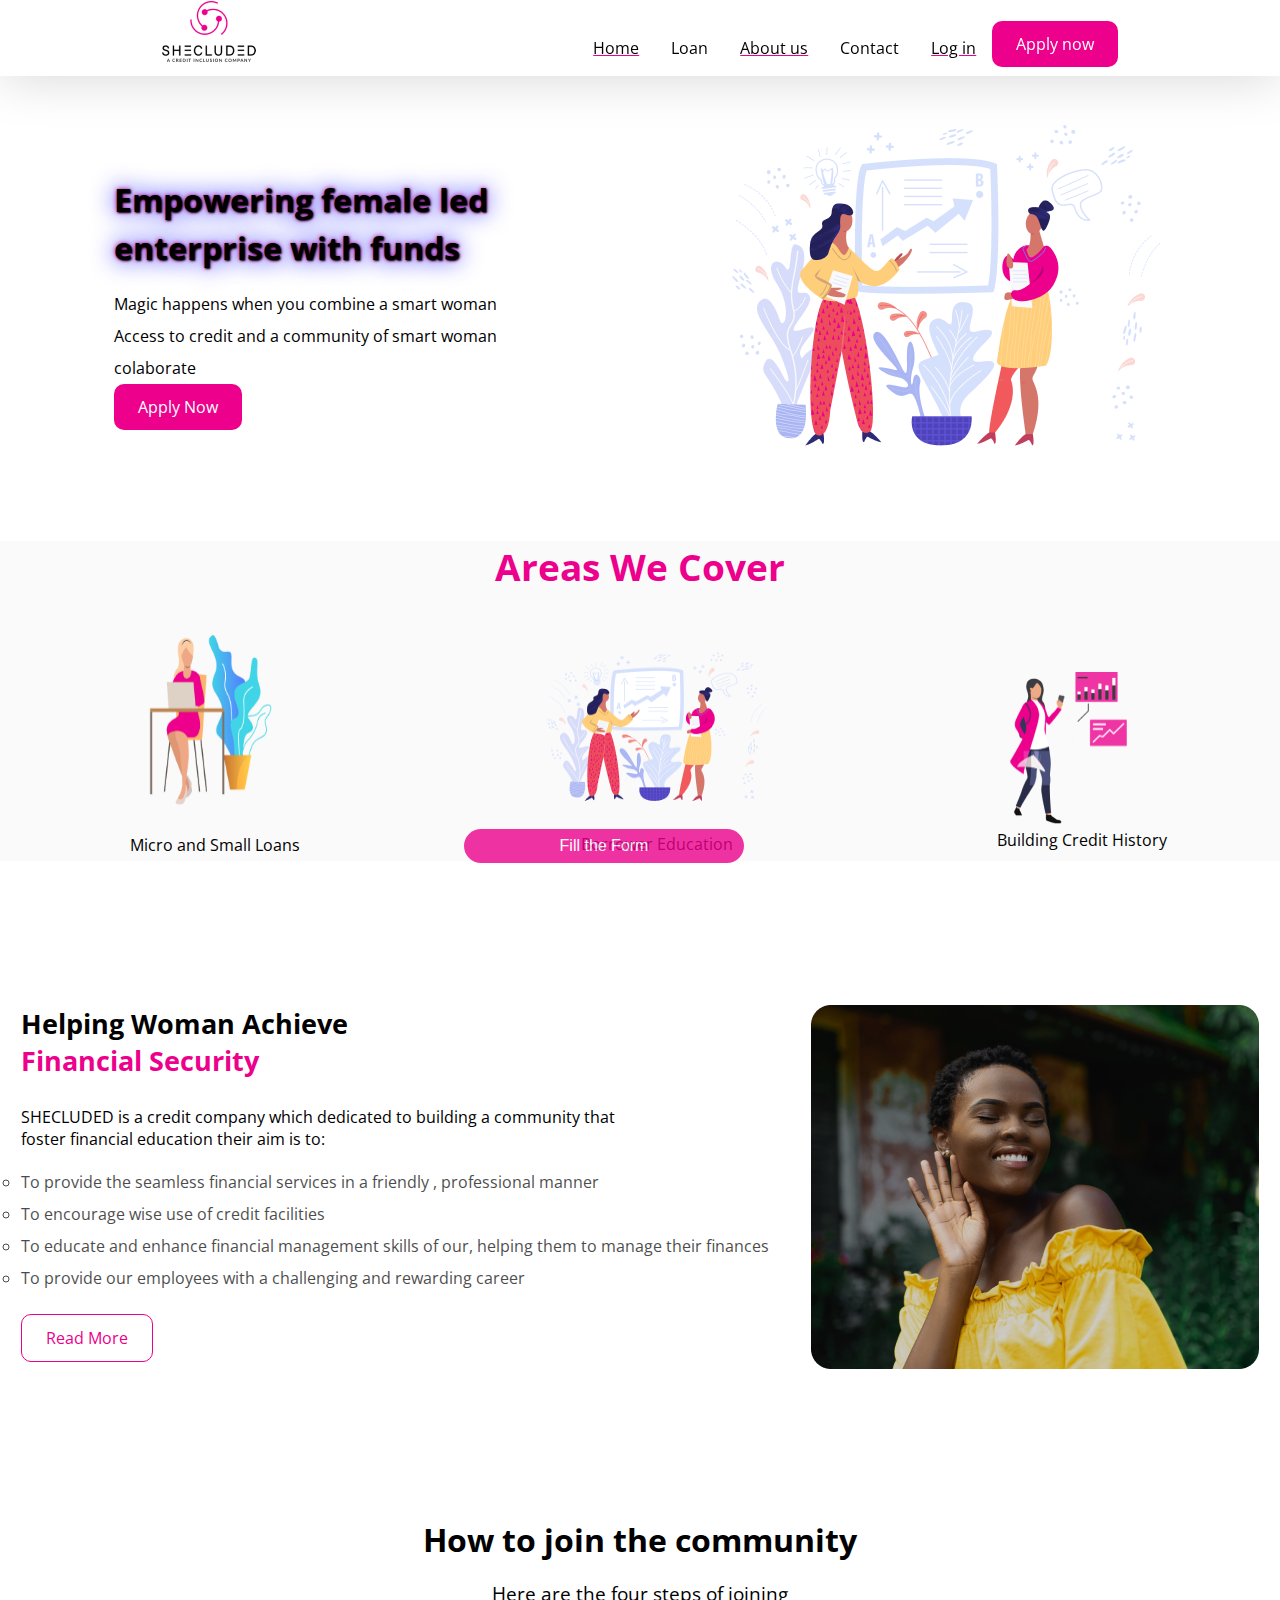
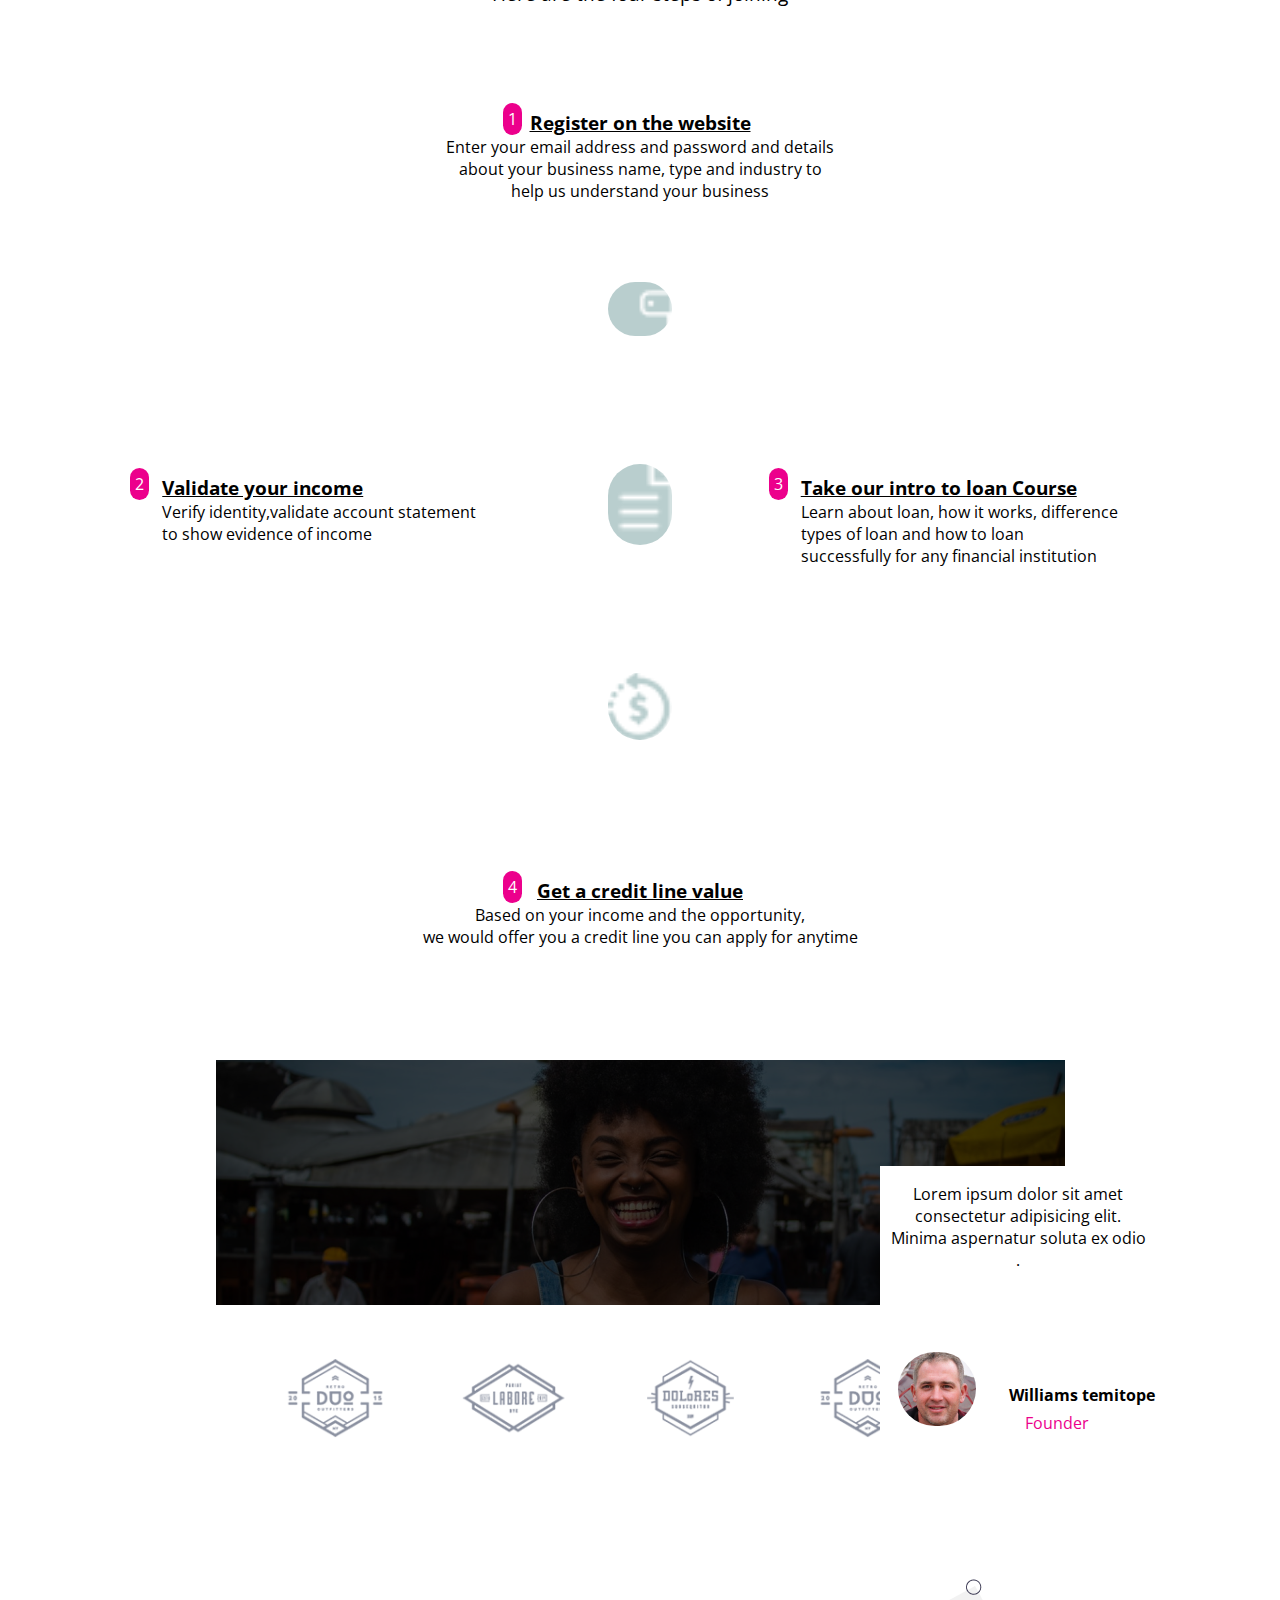
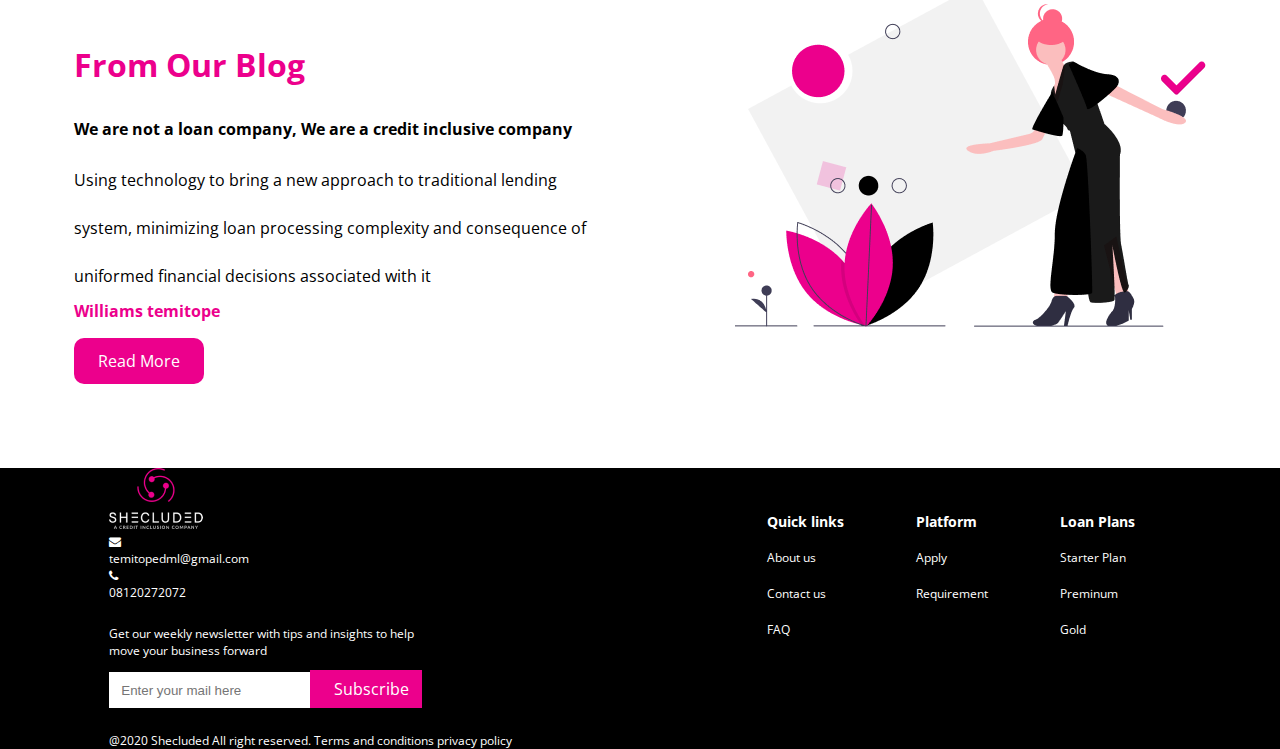
==== index.html @ 330d42a8 "first commit" ====
<!DOCTYPE html>
<html>
  <head>
    <meta charset="utf 8" />
    <meta charset="viewport content=width-device-width initial-scale=1.0" />
    <meta name="description" content="Social media" />
    <link
      href="https://cdnjs.cloudflare.com/ajax/libs/font-awesome/4.7.0/css/font-awesome.css"
      rel="stylesheet"
    />
    <link href="css/style.css" rel="stylesheet" type="text/css" />
    <link href="css/queries.css" rel="stylesheet" type="text/css" />
    <link
      href="https://fonts.googleapis.com/css2?family=Open+Sans:wght@300;400;700&display=swap"
      rel="stylesheet"
    />
    <script src="js/script.js" defer></script>
    <title>Shecluded</title>
  </head>
  <body>
    <div class="header">
      <div class="header-logo">
        <a href="./index.html">
          <img src="image/3 (5).png" class="logo" />
        </a>
      </div>
      <div class="header__icon">
        <img src="image/menu.svg" class="menu" />
      </div>
      <div class="header__left">
        <img src="image/close-black.svg" class="close" />
      </div>
      <div class="header__list">
        <p class="header-text"><a href="#about">Home</a></p>
        <p class="header-text">Loan</p>
        <p class="header-text"><a href="#helping">About us</a></p>
        <p class="header-text">Contact</p>
        <p class="header-text"><a href="./form.html">Log in</a></p>
        <div class="header-button">
          <button class="btn">Apply now</a></button>
        </div>
      </div>
    </div>
    <div class="about" id="about">
      <div class="about-text">
        <h3 class="about-header">
          Empowering female led<br />enterprise with funds
        </h3>
        <p class="about-paragraph">
          Magic happens when you combine a smart woman<br />Access to credit and
          a community of smart woman <br />
          colaborate
        </p>
        <div class="header-button">
          <button class="btn">Apply Now</button>
        </div>
      </div>
      <div class="about-image">
        <img src="image/woman-teach-woman.f0d07f85.png" class="about__woman" />
      </div>
    </div>
    <div class="areas">
      <div class="areas-text">
        <h3 class="areas-head">Areas We Cover</h3>
      </div>
      <div class="areas-images">
        <div class="areas-image">
          <img src="image/laptop-lady.22277dca.png" class="micro-image" />
          <p class="areas-para">Micro and Small Loans</p>
        </div>
        <div class="areas-image">
          <img src="image/dddd.png" class="borrower-image" />
          <p class="areas-para">Borrower Education</p>
        </div>
        <div class="areas-image">
          <img src="image/lady-with-phone.png" class="building-image" />
          <p class="areas-para">Building Credit History</p>
        </div>
      </div>
    </div>
    <div class="helping" id="helping">
      <div class="helping-text">
        <h3 class="helping-head">
          Helping Woman Achieve<br />
          <span class="security">Financial Security</span>
        </h3>
        <p class="helping-message">
          SHECLUDED is a credit company which dedicated to building a community
          that<br />
          foster financial education their aim is to:
        </p>
        <ul class="helping-list">
          <li>
            To provide the seamless financial services in a friendly ,
            professional manner
          </li>
          <li>To encourage wise use of credit facilities</li>
          <li>
            To educate and enhance financial management skills of our, helping
            them to manage their finances
          </li>
          <li>
            To provide our employees with a challenging and rewarding career
          </li>
        </ul>
        <div class="helping-button">
          <button class="helping-btn">Read More</button>
        </div>
      </div>
      <div class="helping-image">
        <img src="image/video image.png" class="video-image" />
      </div>
    </div>
    <div class="join">
      <div class="join-head">
        <h3 class="join-text">How to join the community</h3>
        <p class="join-message">Here are the four steps of joining</p>
      </div>
      <div class="join-boxe">
        <div class="join-box">
          <span class="numbes">1</span>
          <h3 class="register">Register on the website</h3>
          <p class="messages">
            Enter your email address and password and details<br />
            about your business name, type and industry to<br />
            help us understand your business
          </p>
          <span class="circle"></span>
        </div>
        <div class="join-image">
          <img src="image/estimate.png" class="estimate" />
          <img src="image/apply.png" class="estimate" />
          <img src="image/refund.png" class="estimate" />
        </div>
        <div class="join-flex-box">
          <div class="join-boxes">
            <span class="number">2</span>
            <h3 class="register">Validate your income</h3>
            <p class="messages">
              Verify identity,validate account statement<br />
              to show evidence of income
            </p>
          </div>
          <div class="join-boxes">
            <span class="number">3</span>
            <h3 class="register">Take our intro to loan Course</h3>
            <p class="messages">
              Learn about loan, how it works, difference <br />types of loan and
              how to loan <br />
              successfully for any financial institution
            </p>
          </div>
        </div>
        <div class="join-box">
          <span class="numbes">4</span>
          <h3 class="register">Get a credit line value</h3>
          <p class="messages">
            Based on your income and the opportunity,<br />
            we would offer you a credit line you can apply for anytime
          </p>
        </div>
      </div>
    </div>
    <div class="featured">
      <div class="featured-image">
        <img src="image/Rectangle 2.png" class="rectangle" />
      </div>
      <div class="featured-image-text">
        <img src="image/Group 11.png" class="group" />
        <div class="featured-text">
          <p class="featured-message">
            Lorem ipsum dolor sit amet <br />consectetur adipisicing elit.<br />
            Minima aspernatur soluta ex odio<br />.
          </p>
          <img src="image/team 8.png" class="team" />
          <p class="name">Williams temitope</p>
          <br />
          <p class="founder">Founder</p>
        </div>
      </div>
    </div>
    <div class="blog">
      <div class="blog-text">
        <h3 class="text">From Our Blog</h3>
        <h4 class="message">
          We are not a loan company, We are a credit inclusive company
        </h4>
        <p class="text-message">
          Using technology to bring a new approach to traditional lending <br />
          system, minimizing loan processing complexity and consequence of<br />
          uniformed financial decisions associated with it
        </p>
        <p class="names">Williams temitope</p>
        <div class="blog-button">
          <button class="butt">Read More</button>
        </div>
      </div>
      <div class="blog-image">
        <img src="image/undraw_coolness_dtmq.png" class="coolness" />
      </div>
    </div>
    <button class="open-button" onclick="openForm()">Fill the Form</button>

    <div class="form-popup" id="myForm">
      <form class="form-container">
        <h1>Login</h1>

        <label for="email"><b>Email</b></label>
        <input type="text" placeholder="Enter Email" name="email" required />

        <label for="psw"><b>Password</b></label>
        <input
          type="password"
          placeholder="Enter Password"
          name="psw"
          required
          id="myInput"
        /><br /><br />
        <input type="checkbox" onclick="myFunction()" />Show Password

        <button type="submit" class="btn">Login</button>
        <button type="button" class="btn cancel" onclick="closeForm()">
          Close
        </button>
      </form>
    </div>
    <footer>
      <div class="footer">
        <div class="footer__message">
          <img src="image/image.png" class="footer__images" />
          <div class="footerr">
            <i class="fa fa-envelope"></i>
            <p class="footer__tet">temitopedml@gmail.com</p>
            <i class="fa fa-phone"></i>
            <p class="footer__tet">08120272072</p>
          </div>
          <div class="footer-input">
            <p class="input-text">
              Get our weekly newsletter with tips and insights to help<br />
              move your business forward
            </p>
            <input type="email" placeholder="Enter your mail here" /><button
              class="bttn"
            >
              Subscribe
            </button>
          </div>
          <p class="footer---message">
            @2020 Shecluded All right reserved. Terms and conditions privacy
            policy
          </p>
        </div>
        <div class="footer__list">
          <div class="footer__test">
            <h3 class="footer__text">Quick links</h3>
            <p class="footer__text">About us</p>
            <p class="footer__text">Contact us</p>
            <p class="footer__text">FAQ</p>
          </div>
          <div class="footer__test">
            <h3 class="footer__text">Platform</h3>
            <p class="footer__text">Apply</p>
            <p class="footer__text">Requirement</p>
          </div>
          <div class="footer__test">
            <h3 class="footer__text">Loan Plans</h3>
            <p class="footer__text">Starter Plan</p>
            <p class="footer__text">Preminum</p>
            <p class="footer__text">Gold</p>
          </div>
        </div>
      </div>
    </footer>
  </body>
</html>
---- css/style.css ----
* {
  margin: 0;
  padding: 0;
  box-sizing: border-box;
}
body{
  font-family: "Open Sans";
}
html{
  scroll-behavior: smooth;
}
a{
  text-decoration-color: #ec008c;
  color: #000;
}
.header {
  display: flex;
  justify-content: space-around;
  border: 1px solid #fff;
  box-shadow: 0px 4px 50px rgba(0, 0, 0, 0.15);
  position: fixed;
  top: 0%;
  left: 0%;
  right: 0%;
  z-index: 5;
  transition: background-color ease-in-out 0.2s;
  background-color: #fff;
  animation-name: shake;
  animation-duration: 1s;
  animation-timing-function: ease-out;
  animation-iteration-count: 2;
}
@keyframes shake {
  0% {
    transform: rotate(-10deg);
  }

  50% {
    transform: rotate(5deg);
  }
  75%{
    transform: skew(-7deg);
  }

  100% {
    transform: rotate(5deg);
  }
}
.header__icon {
  color: #177ae6;
  font-size: 30px;
  cursor: pointer;
  float: right;
  margin-top: 0px;
  display: none;
}

.header__left {
  display: none;
}
.header__list {
  display: flex;
  justify-content: space-between;
  margin-top: 20px;
  font-family: "Open Sans";
}
.header-text {
  margin: 1em;
}
.btn {
  background-color: #ec008c;
  border: none;
  padding-top: 12px;
  padding-bottom: 12px;
  padding-right: 24px;
  padding-left: 24px;
  border-radius: 10px;
  color: #fff;
  font-family: "Open Sans";
  font-size: 16px;
}
.btn:hover{
  -ms-transform: rotate(7deg); 
  -webkit-transform: rotate(7deg); 
  transform: rotate(7deg);
}
.about {
  display: flex;
  justify-content: space-around;
  margin-top: 4em;
  animation-name: moveInRight;
  animation-duration: 1s;
  animation-timing-function: ease-out;
  animation-iteration-count: 2;
}
@keyframes moveInRight {
  0% {
    opacity: 0;
    transform: translateX(10rem);
  }

  80% {
      transform: translateX(-1rem);
  }

  100% {
      opacity: 1;
      transform: translate(0);
  }
}
.about-text {
  margin-top: 7em;
}
.about-header {
  font-family: "Open Sans";
  font-size: 2em;
  line-height: 1.5em;
  text-shadow: 1px 1px 2px black, 0 0 25px blue, 0 0 5px #ec008c;
}
.about-paragraph {
  font-family: "Open Sans";
  font-size: 1em;
  margin-top: 1em;
  line-height: 2em;
}
.areas {
  margin-top: 2em;
  background-color: #fafafa;
  height: 20em;
}

.areas-images {
  display: flex;
  justify-content: space-around;
  margin-top: 2em;

  
  
}
  


.areas-text {
  text-align: center;
  font-family: "Open Sans";
  font-size: 2em;
  color: #ec008c;
}
.areas-text:hover{
  -ms-transform: skewY(-20deg);
  transform: skewY(-20deg);
}
.areas-head {
  text-transform: capitalize;
}
.micro-image {
  width: 204px;
  height: 205px;
}
.borrower-image {
  width: 226px;
  height: 204px;
}
.building-image {
  width: 130px;
  height: 152px;
  margin-top: 3em;
}
.areas-para {
  text-align: center;
  color: #000;
  font-family: "Open Sans";
  font-size: 16px;
}
.helping {
  display: flex;
  justify-content: space-around;
  margin-top: 9em;
}
.security {
  color: #ec008c;
}
.helping-head {
  font-size: 1.7em;
  margin-bottom: 1em;
  font-family: "Open Sans";

}
.helping-head:hover{
  -ms-transform: rotate(7deg); 
  -webkit-transform: rotate(7deg); 
  transform: rotate(7deg);
  cursor: pointer;
}
.helping-message {
  font-size: 1em;
  margin-bottom: 1em;
  font-family: "Open Sans";
}
.helping-list {
  list-style-type: circle;
  font-family: "Open Sans";
  font-size: 1em;
  line-height: 2em;
  opacity: 0.7;
}
.helping-btn {
  background-color: #fff;
  border: 1px solid #ec008c;
  padding-top: 12px;
  padding-bottom: 12px;
  padding-right: 24px;
  padding-left: 24px;
  border-radius: 10px;
  margin-top: 20px;
  color: #ec008c;
  font-family: "Open Sans";
  font-size: 16px;
}
.join-image {
  display: grid;
  justify-content: center;
}
.estimate {
  width: 4em;
  border-radius: 4em;
  background-color: white;
  margin-bottom: 3em;
  margin-top: 5em;
}
.join-box {
  text-align: center;
  margin-top: 18em;

}
.join-box:hover{
  cursor: pointer;
 
}

.join-flex-box {
  display: flex;
  justify-content: space-around;
  margin-top: -21em;
}
.join-text {
  font-size: 2em;
  font-family: "Open Sans";

}
.join-head {
  text-align: center;
  margin-top: 9em;
}
.join-message {
  font-size: 1.2em;
  margin-top: 1em;
  font-family: "Open Sans";
}
.join-boxe {
  margin-top: -13em;
}
.register {
  font-size: 1.2em;
  font-family: "Open Sans";
  text-decoration: underline;
}
.messages {
  font-size: 1em;
  font-family: "Open Sans";
}
.number {
  background-color: #ec008c;
  border-radius: 50px;
  font-size: 1em;
  padding: 5px;
  margin-left: -2em;
  position: relative;
  top: 1.3em;
  font-family: "Open Sans";
  color: #fff;
}
.numbes {
  background-color: #ec008c;
  border-radius: 50px;
  font-size: 1em;
  padding: 5px;
  margin-left: -16em;
  position: relative;
  top: 1.3em;
  font-family: "Open Sans";
  color: #fff;
}
.featured{
  margin-top: 7em;
}
.featured-image{
  text-align: center;
}
.team {
  width: 5em;
  border: 1px solid #fff;
  border-radius: 50px;
  margin-top: 5em;
  margin-left: 1em;
}
.featured-image-text{
  display: flex;
  justify-content: space-around;
}
.featured-text {
  border: 1px solid #fff;
  background-color: #fff;
  position: relative;
  top: -9em;
  left: -6em;
}
img.group {
  height: 5em;
  margin-left: 16em;
  margin-top: 3em;
}
.featured-message {
  text-align: center;
  padding-top: 1em;
  font-size: 1em;
  font-family: "Open Sans";
}
.name {
  margin-top: -3em;
  margin-left: 8em;
  font-family: "Open Sans";
  color: #000;
  font-weight: bold;
}
.founder {
  margin-left: 9em;
  margin-top: -1em;
  font-family: "Open Sans";
  color: #ec008c;
}
.blog{
  display: flex;
  justify-content: space-around;
}
.blog-text {
  margin-top: 4em;
}
.text {
  font-size: 2em;
  margin-bottom: 1em;
  font-family: "Open Sans";
  color: #ec008c;

}
.text:hover{
  text-decoration: underline;
  color: #000;
  transform: scaleX(180deg);
}
.message {
  margin-bottom: 1em;
}
.text-message {
  line-height: 3em;
}
.names{
  color: #ec008c;
  font-size: 1em;
  font-weight: bold;
}
.butt{
  background-color: #ec008c;
  border: none;
  padding-top: 12px;
  padding-bottom: 12px;
  padding-right: 24px;
  padding-left: 24px;
  border-radius: 10px;
  color: #fff;
  font-family: "Open Sans";
  font-size: 16px;
  margin-top: 1em;
}
.footer{
  background-color: #000;
  margin-top: 7em;
  color: #fff;
  animation-name: moveInBottom;
  animation-duration: 1s;
  animation-timing-function: ease-out;
  display: flex;
  justify-content: space-around;
  font-size: 12px;
}
@keyframes moveInBottom {
  0% {
      opacity: 0;
      transform: translateY(3rem);
  }

  100% {
      opacity: 1;
      transform: translate(0);
  }
}
.footer__list{
  display: flex;
}
.footer__test{
  margin: 3em;
  line-height: 3em;
}
.footer-input {
  margin-top: 2em;
}
.footer---message {
  margin-top: 2em;
  font-size: 12px;
}
input[type="email"] {
  padding: 0.8em 0.9em;
  border: none;
  margin-top: 1em;
}
.bttn{
  background-color: #ec008c;
  border: none;
  padding: 0.5em 0.8em;
  padding-left: 24px;
  color: #fff;
  font-family: "Open Sans";
  font-size: 16px;
}
/*form*/

.w3ls-pos {
  background-size: cover;
  text-align: center;
  position: relative;
  background-color: #fff;
  height: 25em;
  margin-top: 5em;
}


.w3ls-login {
  display: -webkit-flex;
  display: -webkit-box;
  display: -moz-flex;
  display: -moz-box;
  display: -ms-flexbox;
  display: flex;
  flex-direction: column;
  justify-content: center;
  align-items: center;
  -webkit-box-pack: center;
  -moz-box-pack: center;
  -ms-flex-pack: center;
  -webkit-justify-content: center;
  justify-content: center;
  margin-top: 5em;
}


.w3ls-login form {
  max-width: 500px;
  margin: 0 5vw;
  padding: 3.5vw;
  border-width: 5px 0;
  box-sizing: border-box;
  display: flex;
  display: -webkit-flex;
  flex-wrap: wrap;
}

.agile-field-txt {
  flex-basis: 100%;
  -webkit-flex-basis: 100%;
  margin-bottom: 1.5em;
}

.w3ls-login input[type="email"],
.w3ls-login input[type="password"] {
  outline: none;
  font-size: 17px;
  letter-spacing: 0.5px;
  box-sizing: border-box;
  border: none;;
  height: 4em;
  background-color: transparent;
  padding-left: 1em;
  width: 100%;
  color: #fff;
  box-shadow: 2px -2px 98px -30px #fff;
  transition: all .7s ease;
  border-radius: 50px;
  border: 1px solid #ec008c;

}

.w3ls-login ::-webkit-input-placeholder {
  color: #ec008c;
}

.w3ls-login :-moz-placeholder {
  /* Firefox 18- */
  color: #fff;
}

.w3ls-login ::-moz-placeholder {
  color: #fff;
}

.w3ls-login :-ms-input-placeholder {
  color: #fff;
}

.check1 {
  text-align: center;
}

label.check {
  color: #ededed;
  letter-spacing: 1px;
  font-size: 16px;
  display: inline-block;
}

.agile_label {
  text-align: left;
  margin: 10px 0 0;
}

.w3ls-login.w3l-sub {
  margin-top: 1em;
  flex-basis: 100%;
  -webkit-flex-basis: 100%;
}

.w3ls-login input[type=submit] {
  color: #000000;
  width: 100%;
  font-weight: 100;
  padding: 0.4em 0;
  font-size: 1em;
  font-weight: 600;
  letter-spacing: 2px;
  cursor: pointer;
  border: none;
  outline: none;
  background: #ec008c;
  transition: 0.5s all ease;
  -webkit-transition: 0.5s all ease;
  -moz-transition: 0.5s all ease;
  -o-transition: 0.5s all ease;
  -ms-transition: 0.5s all ease;
  border-radius: 50px; animation-name: moveInBottom;
  animation-duration: 1s;
  animation-timing-function: ease-out;
}
@keyframes moveInBottom {
  0% {
      opacity: 0;
      transform: translateY(3rem);
  }

  100% {
      opacity: 1;
      transform: translate(0);
  }
}


.w3ls-login input[type=submit]:hover {
  color: #fff;
  box-shadow: 0 20px 5px -10px rgba(0, 0, 0, 0.4);
  transform: translateY(5px);
}
.w3ls-bot {
  margin-top: 1em;
  width: 100%;
}
/* Button used to open the contact form - fixed at the bottom of the page */
.open-button {
  background-color: #ec008c;
  color: white;
  padding: 0.5em 0.7em;
  border: none;
  cursor: pointer;
  opacity: 0.8;
  position: fixed;
  bottom: 37px;
  width: 280px;
  left: 29em;
  font-size: 1em;
  border-radius: 25px;
  
}
/* The popup form - hidden by default */
.form-popup {
  display: none;
  position: fixed;
  bottom: 0;
  border: 3px solid #f1f1f1;
  z-index: 9;
  left: 29em;
}

/* Add styles to the form container */
.form-container {
  max-width: 300px;
  padding: 10px;
  background-color: white;
}

/* Full-width input fields */
.form-container input[type=text], .form-container input[type=password] {
  width: 100%;
  padding: 15px;
  margin: 5px 0 22px 0;
  border: none;
  background: #f1f1f1;
}

/* When the inputs get focus, do something */
.form-container input[type=text]:focus, .form-container input[type=password]:focus {
  background-color: #ddd;
  outline: none;
}

/* Set a style for the submit/login button */
.form-container .btn {
  background-color: #ec008c;
  color: white;
  padding: 16px 20px;
  border: none;
  cursor: pointer;
  width: 100%;
  margin-bottom:10px;
  opacity: 0.8;
}

/* Add a red background color to the cancel button */
.form-container .cancel {
  background-color: #177ae6;
}

/* Add some hover effects to buttons */
.form-container .btn:hover, .open-button:hover {
  opacity: 1;
}
---- css/queries.css ----
/*big tablets to 1200px (width smaller than the 1140px row)*/
@media only screen and (max-width:1200px){
    .header__icon {
        cursor: pointer;
        margin-top: 16px;
        display: block;
        width: 2em;
    }
    .menu {
        width: 1em;
        transform: rotate(180deg);
        transition: all 0.2s ease-in;
    }
    .header-left {
        position: fixed;
        height: 20%;
        width: 20%;
        background-color: white;
        display: block;
    }
    img.close {
        width: 1em;
        margin-top: 0em;
    }
    .header__list {
        flex-direction: column;
        margin-top: 2em;
        position: fixed;
        width: 103%;
        height: 16em;
        background: white;
        color: hsl(228, 39%, 23%);
        display: none;
        text-align: center;
        transition: all.5s;
        line-height: 1.5em;
        font-size: 2em;
    }
    .about {
        display: flex;
        justify-content: space-around;
        margin-top: 4em;
        flex-direction: column;
        text-align: center;
    }
    .btn {
        background-color: #ec008c;
        border: none;
        padding-top: 12px;
        padding-bottom: 12px;
        padding-right: 24px;
        padding-left: 24px;
        border-radius: 10px;
        margin-top: 20px;
        color: #fff;
        font-size: 1em;
       
    }
    .about__woman {
        width: 30em;
    }
    .areas-images {
        display: flex;
        justify-content: space-around;
        margin-top: 2em;
        flex-direction: column;
        text-align: center;
    }
    .micro-image {
        width: 26em;
        
    }
    .borrower-image {
        width: 409px;
        height: 254px;
    }
    .building-image {
        width: 283px;
        height: 177px;
        margin-top: 3em;
    }
    .areas {
        margin-top: 2em;
        background-color: #fafafa;
        height: 53em;
    }
    .areas-head {
        text-transform: capitalize;
        font-size: 2em;
        margin-bottom: 2em;
    }
    .areas-para {
        text-align: center;
        color: #000;
        font-size: 2em;
    }
    .about-paragraph {
        font-family: "Open Sans";
        font-size: 0.9em;
        margin-top: 1em;
        line-height: 2em;
    }
    .helping {
        display: flex;
        justify-content: space-around;
        margin-top: 24em;
        flex-direction: column;
    }
    .helping-text {
        text-align: center;
    }
    .helping-head {
        font-size: 2em;
        margin-bottom: 1em;
    }
    .helping-message {
        font-size: 1em;
        margin-bottom: 1em;
        font-family: Open sans;
    }
    .helping-list {
        list-style-type: circle;
        font-size: 1em;
        line-height: 6em;
        opacity: 0.7;
    }
    .helping-btn {
        background-color: #fff;
        border: 1px solid #ec008c;
        padding-top: 12px;
        padding-bottom: 12px;
        padding-right: 24px;
        padding-left: 24px;
        border-radius: 10px;
        margin-top: 20px;
        color: #ec008c;
        font-size: 2em;
        margin-top: 1em;
    }
    .helping-image {
        text-align: center;
    }
    img.video-image {
        width: 61em;
        margin-top: 5em;
    }
    .join-image{
        display: none;
    }
    .join-flex-box {
        display: flex;
        justify-content: space-around;
        margin-top: 2em;
        flex-direction: column;
        text-align: center;
    }
    .join-box {
        text-align: center;
        margin-top: 1em;
        margin-bottom: 3em;
    }
    .join-boxes {
        margin-bottom: 3em;
    }
    .join-boxe {
        margin-top: 4em;
    }
    .numbes {
        display: none;
    }
    .register {
        font-size: 2em;
        font-family: "Open Sans";
    }
    .number {
        display: none;
    }
    .messages {
        font-size: 0.9em;
        font-family: "Open Sans";
    }
    .featured-text {
        border: 1px solid #fff;
        background-color: #fff;
        position: relative;
        top: -12em;
        left: -6em;
    }
    .featured-message {
        font-weight: bold;
    }
    .blog {
        display: flex;
        justify-content: space-around;
        flex-direction: column;
        text-align: center;
    }
    .coolness {
        width: 30em;
        margin-top: 6em;
    }
    .footer {
        font-size: 24px;
        flex-direction: column;
        text-align: center;
    }
    .footer__list {
        display: flex;
        flex-direction: column;
    }
    .w3ls-login input[type=submit] {
        font-size: 1.7em;
    }
    .w3ls-login input[type="email"], .w3ls-login input[type="password"] {
        font-size: 27px;
    }
    .open-button {
        left: 30em;
        font-size: 0.8em;
    }
    .form-popup {
        left: 21em;
    }
    
}

/*small tablets to big tablets: from 768px to 1023px*/
@media only screen and (max-width:1023px){
    .header__icon {
        cursor: pointer;
        margin-top: 16px;
        display: block;
        width: 2em;
    }
    .menu {
        width: 1em;
        transform: rotate(180deg);
        transition: all 0.2s ease-in;
    }
    .header-left {
        position: fixed;
        height: 20%;
        width: 20%;
        background-color: white;
        display: block;
    }
    img.close {
        width: 1em;
        margin-top: 0em;
    }
    .header__list {
        flex-direction: column;
        margin-top: 2em;
        position: fixed;
        width: 103%;
        height: 16em;
        background: white;
        color: hsl(228, 39%, 23%);
        display: none;
        text-align: center;
        transition: all.5s;
        line-height: 1.5em;
        font-size: 2em;
    }
    .about {
        display: flex;
        justify-content: space-around;
        margin-top: 4em;
        flex-direction: column;
        text-align: center;
    }
    .btn {
        background-color: #ec008c;
        border: none;
        padding-top: 12px;
        padding-bottom: 12px;
        padding-right: 24px;
        padding-left: 24px;
        border-radius: 10px;
        margin-top: 20px;
        color: #fff;
        font-size: 1em;
        font-family: "Open Sans";
       
    }
    .about__woman {
        width: 30em;
    }
    .areas-images {
        display: flex;
        justify-content: space-around;
        margin-top: 2em;
        flex-direction: column;
        text-align: center;
    }
    .micro-image {
        width: 26em;
        
    }
    .borrower-image {
        width: 409px;
        height: 254px;
    }
    .building-image {
        width: 283px;
        height: 177px;
        margin-top: 3em;
    }
    .areas {
        margin-top: 2em;
        background-color: #fafafa;
        height: 53em;
    }
    .areas-head {
        text-transform: capitalize;
        font-size: 2em;
        margin-bottom: 2em;
        font-family: "Open Sans";
    }
    .areas-para {
        text-align: center;
        color: #000;
        font-family: lato;
        font-size: 2em;
        font-family: "Open Sans";
    }
    .about-paragraph {
        font-family: "Open Sans";
        font-size: 0.9em;
        margin-top: 1em;
        line-height: 2em;
    }
    .helping {
        display: flex;
        justify-content: space-around;
        margin-top: 24em;
        flex-direction: column;
    }
    .helping-text {
        text-align: center;
    }
    .helping-head {
        font-size: 2em;
        margin-bottom: 1em;
        font-family: "Open Sans";
    }
    .helping-message {
        font-size: 1em;
        margin-bottom: 1em;
   
    }
    .helping-list {
        list-style-type: circle;
        font-size: 1em;
        line-height: 6em;
        opacity: 0.7;
        font-family: "Open Sans";
    }
    .helping-btn {
        background-color: #fff;
        border: 1px solid #ec008c;
        padding-top: 12px;
        padding-bottom: 12px;
        padding-right: 24px;
        padding-left: 24px;
        border-radius: 10px;
        margin-top: 20px;
        color: #ec008c;
        font-size: 2em;
        margin-top: 1em;
    }
    .helping-image {
        text-align: center;
    }
    img.video-image {
        width: 61em;
        margin-top: 5em;
    }
    .join-image{
        display: none;
    }
    .join-flex-box {
        display: flex;
        justify-content: space-around;
        margin-top: 2em;
        flex-direction: column;
        text-align: center;
    }
    .join-box {
        text-align: center;
        margin-top: 1em;
        margin-bottom: 3em;
    }
    .join-head {
        text-align: center;
        margin-top: 9em;
    }
    .join-boxe {
        margin-top: 4em;
    }
    .numbes {
        display: none;
    }
    .register {
        font-size: 2em;
        font-family: "Open Sans";
    }
    .number {
        display: none;
    }
    .messages {
        font-size: 0.9em;
        font-family: "Open Sans";
    }
    .featured-text {
        border: 1px solid #fff;
        background-color: #fff;
        position: relative;
        top: -12em;
        left: -6em;
    }
    .featured-message {
        font-weight: bold;
    }
    .blog {
        display: flex;
        justify-content: space-around;
        flex-direction: column;
        text-align: center;
    }
    .coolness {
        width: 30em;
        margin-top: 6em;
    }
    .footer {
        font-size: 24px;
        flex-direction: column;
        text-align: center;
    }
    .footer__list {
        display: flex;
        flex-direction: column;
    }
    .w3ls-login input[type=submit] {
        font-size: 1.7em;
    }
    .w3ls-login input[type="email"], .w3ls-login input[type="password"] {
        font-size: 27px;
    }
    .open-button {
        left: 12em;
        font-size: 1.8em;
    }
   
    .form-popup {
       
        left: 21em;
    }
    
    


}

/*small phone to small tablets: from 481px to 767px*/
@media only screen and (max-width:767px){
    img.video-image {
        width: 28em;
        margin-top: 5em;
    }
    .about__woman {
        width: 16em;
    }
    .areas-head {
        text-transform: capitalize;
        font-size: 1em;
        margin-bottom: 2em;
    }
    .micro-image {
        width: 18em;
    }
    .areas-para {
        text-align: center;
        color: #000;
        font-family: lato;
        font-size: 2em;
    }
    .borrower-image {
        width: 274px;
        height: 254px;
    }
    .building-image {
        width: 164px;
        height: 177px;
        margin-top: 3em;
    }
    .helping-head {
        font-size: 2em;
        margin-bottom: 1em;
        font-family: coco gothic;
    }
    .helping-message {
        font-size: 1em;
        margin-bottom: 1em;
        font-family: Open sans;
    }
    .helping-list {
        list-style-type: circle;
        font-family: Open sans;
        font-size: 1em;
        line-height: 1em;
        opacity: 0.7;
    }
    .helping-btn {
        background-color: #fff;
        border: 1px solid #ec008c;
        padding-top: 12px;
        padding-bottom: 12px;
        padding-right: 24px;
        padding-left: 24px;
        border-radius: 10px;
        margin-top: 20px;
        color: #ec008c;
        font-family: coco gothic;
        font-size: 1em;
        margin-top: 1em;
    }
    .join-image{
        display: none;
    }
    .featured {
        margin-top: 7em;
        display: none;
    }
    .footer {
        font-size: 24px;
        flex-direction: column;
        text-align: center;
    }
    .footer__list {
        display: flex;
        flex-direction: column;
        font-size: 0.8em;
    }
    .w3ls-login input[type=submit] {
        font-size: 1.7em;
    }
    .w3ls-login input[type="email"], .w3ls-login input[type="password"] {
        font-size: 27px;
    }
    .open-button {
        left: 7em;
        font-size: 0.8em;
    }
    .form-popup {
       
        left: 5em;
    }
    


}
/*small phone: from 0 to 480px*/
@media only screen and (max-width:480px){
    img.video-image {
        width: 28em;
        margin-top: 5em;
    }
    .about__woman {
        width: 16em;
    }
    .areas-head {
        text-transform: capitalize;
        font-size: 1em;
        margin-bottom: 2em;
    }
    .micro-image {
        width: 18em;
    }
    .areas-para {
        text-align: center;
        color: #000;
        font-family: lato;
        font-size: 2em;
    }
    .borrower-image {
        width: 274px;
        height: 254px;
    }
    .building-image {
        width: 164px;
        height: 177px;
        margin-top: 3em;
    }
    .helping-head {
        font-size: 2em;
        margin-bottom: 1em;
        font-family: coco gothic;
    }
    .helping-message {
        font-size: 1em;
        margin-bottom: 1em;
        font-family: Open sans;
    }
    .helping-list {
        list-style-type: circle;
        font-family: Open sans;
        font-size: 1em;
        line-height: 1em;
        opacity: 0.7;
    }
    .helping-btn {
        background-color: #fff;
        border: 1px solid #ec008c;
        padding-top: 12px;
        padding-bottom: 12px;
        padding-right: 24px;
        padding-left: 24px;
        border-radius: 10px;
        margin-top: 20px;
        color: #ec008c;
        font-family: coco gothic;
        font-size: 1em;
        margin-top: 1em;
    }
    .join-image{
        display: none;
    }
    .featured {
        margin-top: 7em;
        display: none;
    }
    .footer {
        font-size: 24px;
        flex-direction: column;
        text-align: center;
    }
    .footer__list {
        display: flex;
        flex-direction: column;
        font-size: 0.8em;
    }
    .w3ls-login input[type=submit] {
        font-size: 1.7em;
    }
    .w3ls-login input[type="email"], .w3ls-login input[type="password"] {
        font-size: 27px;
    }
    .open-button {
        left: 7em;
        font-size: 0.8em;
    }
    .form-popup {
       
        left: 5em;
    }
}
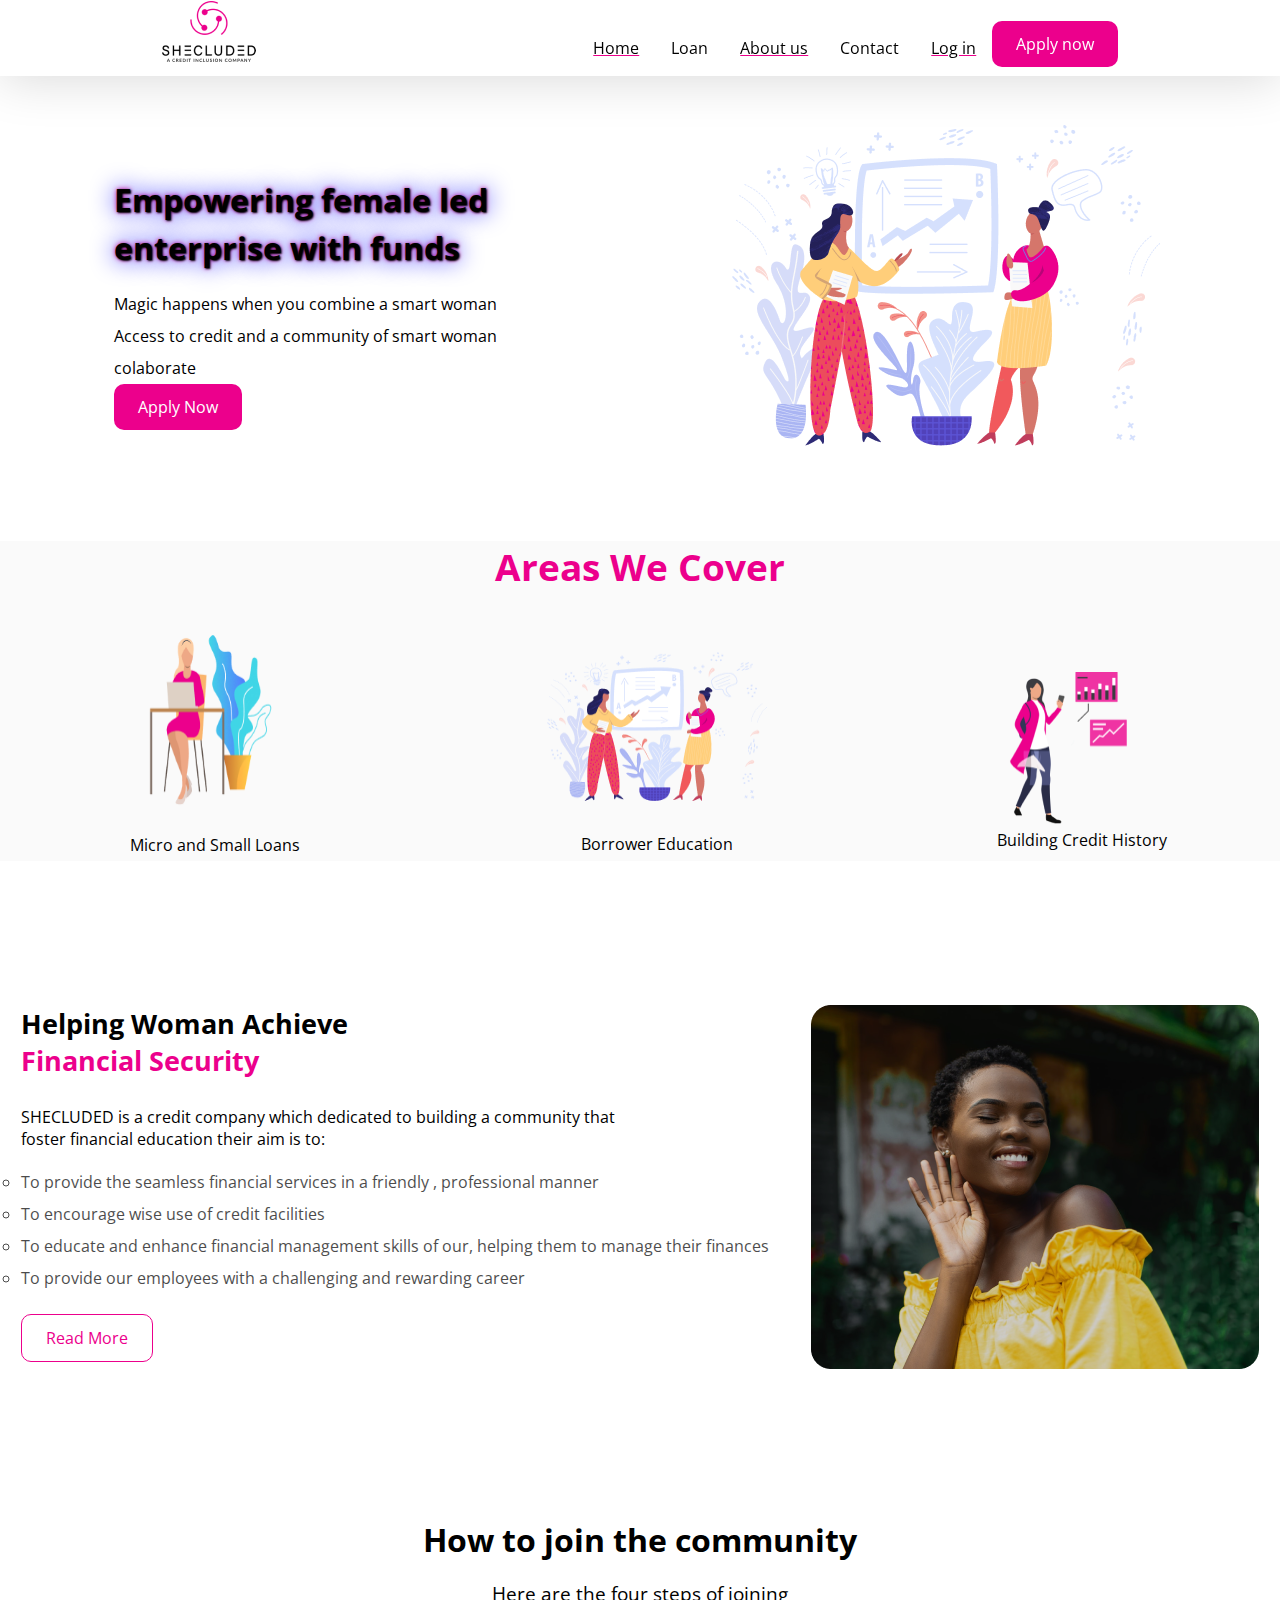
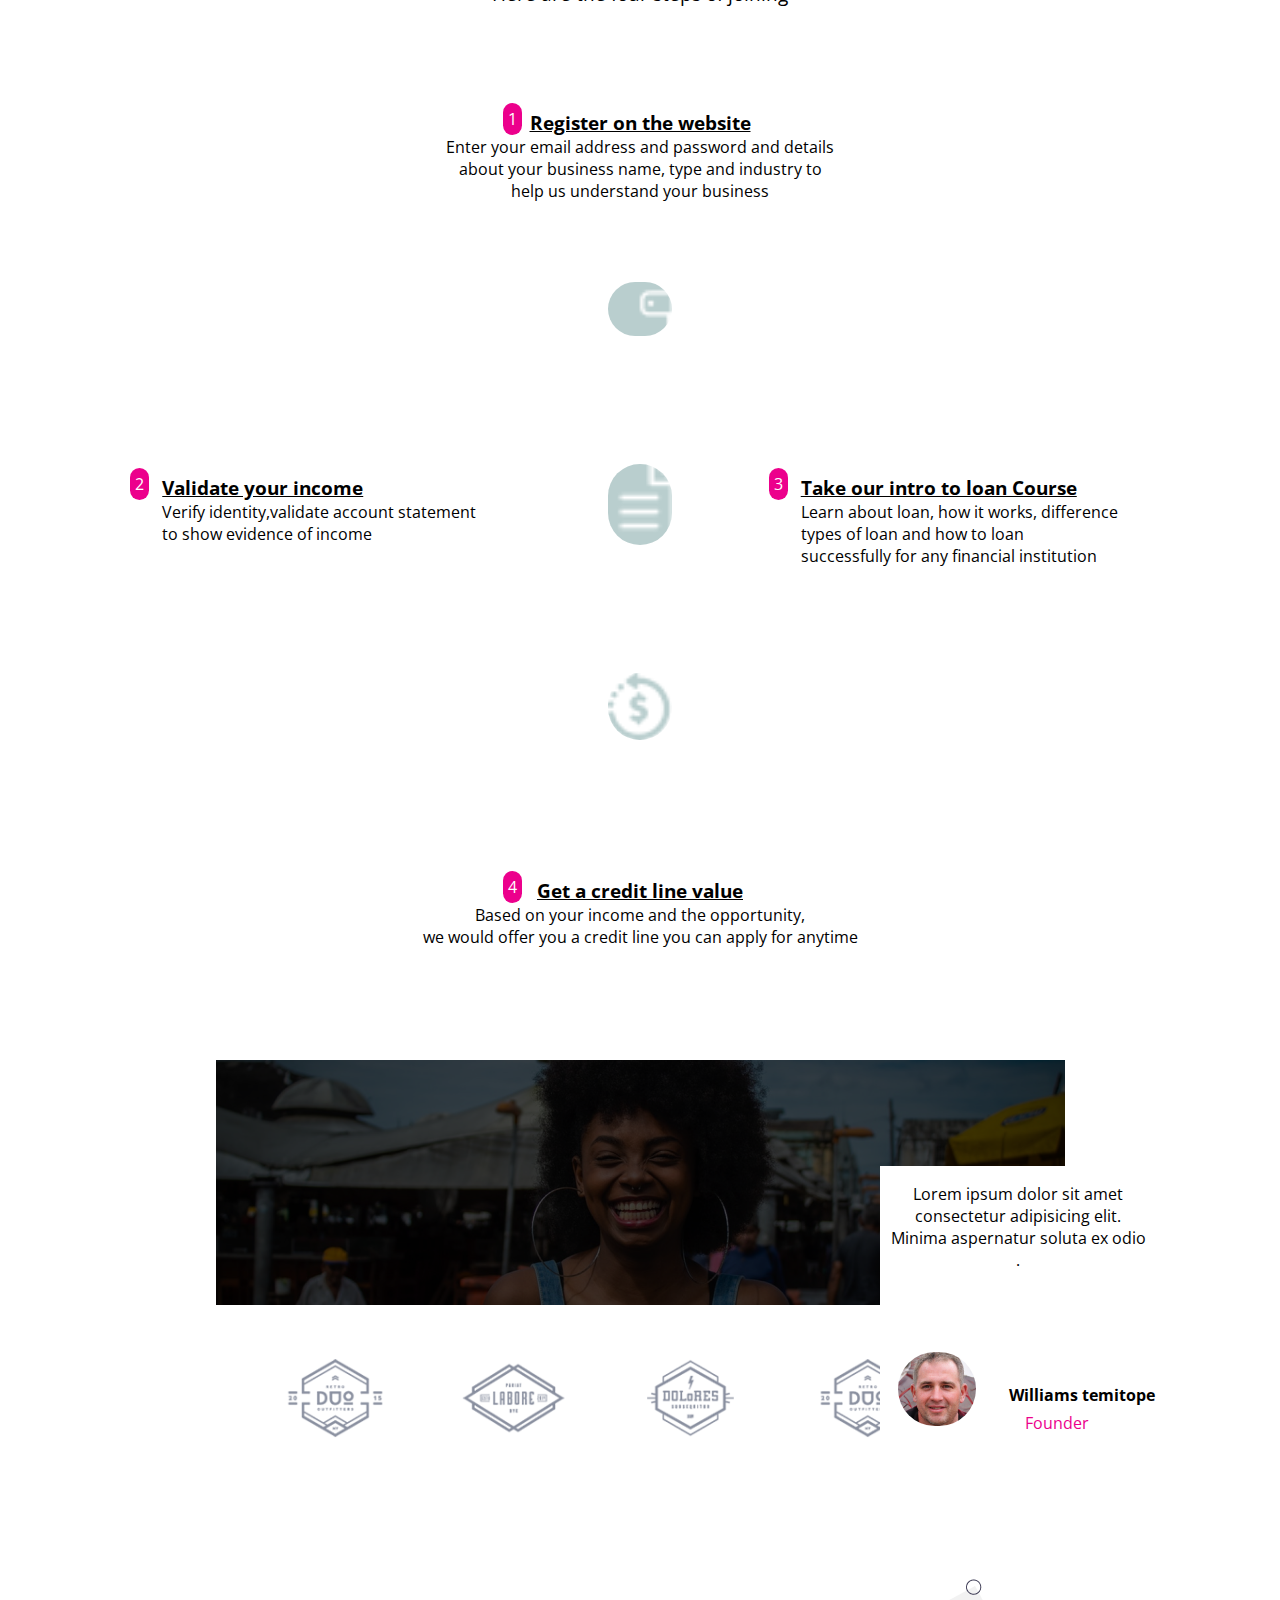
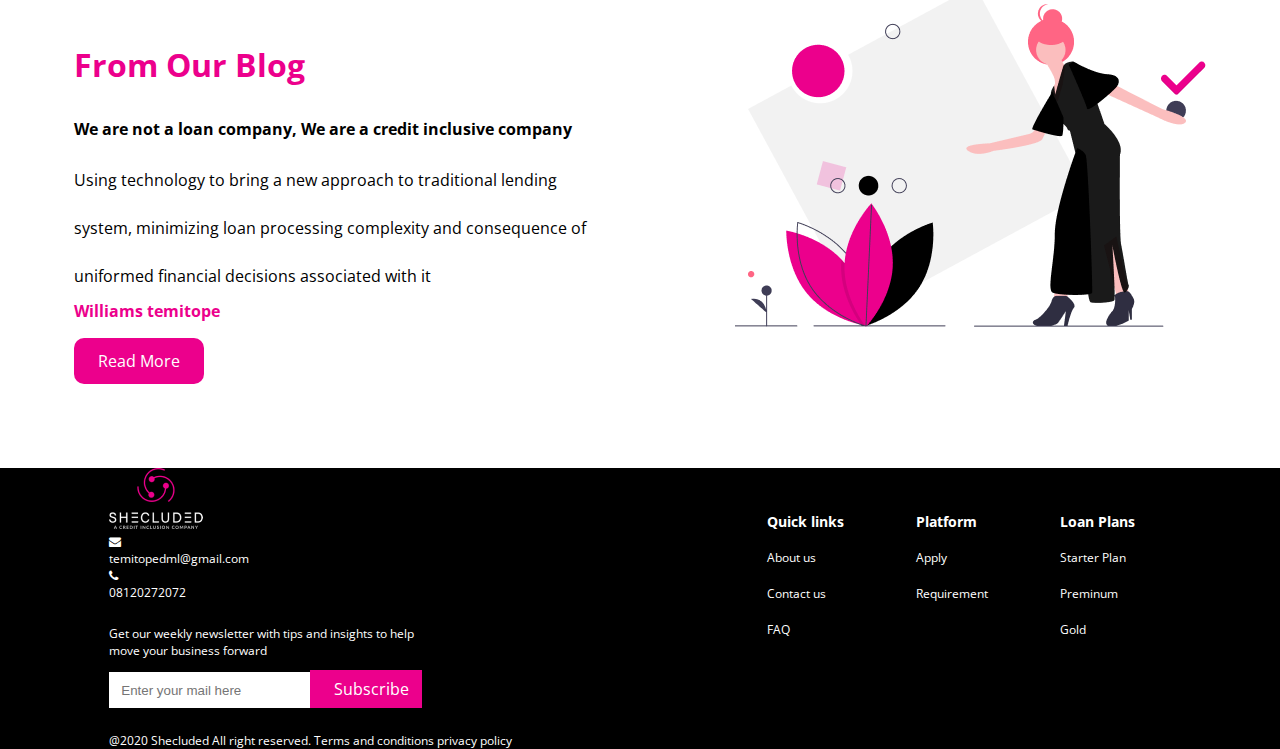
==== commit 72c61965: "changes made" ====
--- a/index.html
+++ b/index.html
@@ -199,31 +199,6 @@
         <img src="image/undraw_coolness_dtmq.png" class="coolness" />
       </div>
     </div>
-    <button class="open-button" onclick="openForm()">Fill the Form</button>
-
-    <div class="form-popup" id="myForm">
-      <form class="form-container">
-        <h1>Login</h1>
-
-        <label for="email"><b>Email</b></label>
-        <input type="text" placeholder="Enter Email" name="email" required />
-
-        <label for="psw"><b>Password</b></label>
-        <input
-          type="password"
-          placeholder="Enter Password"
-          name="psw"
-          required
-          id="myInput"
-        /><br /><br />
-        <input type="checkbox" onclick="myFunction()" />Show Password
-
-        <button type="submit" class="btn">Login</button>
-        <button type="button" class="btn cancel" onclick="closeForm()">
-          Close
-        </button>
-      </form>
-    </div>
     <footer>
       <div class="footer">
         <div class="footer__message">
--- a/css/style.css
+++ b/css/style.css
@@ -431,6 +431,13 @@
   color: #fff;
   font-family: "Open Sans";
   font-size: 16px;
+  transition: all 1s;
+}
+.butt:hover{
+  background-color: #fff;
+  color: #ec008c;
+  transform: skew(6deg);
+  border: 1px solid #ec008c;
 }
 /*form*/
 
@@ -491,7 +498,7 @@
   background-color: transparent;
   padding-left: 1em;
   width: 100%;
-  color: #fff;
+  color: #000;
   box-shadow: 2px -2px 98px -30px #fff;
   transition: all .7s ease;
   border-radius: 50px;
@@ -505,15 +512,15 @@
 
 .w3ls-login :-moz-placeholder {
   /* Firefox 18- */
-  color: #fff;
+  color: #000;
 }
 
 .w3ls-login ::-moz-placeholder {
-  color: #fff;
+  color: #000;
 }
 
 .w3ls-login :-ms-input-placeholder {
-  color: #fff;
+  color: #000;
 }
 
 .check1 {
@@ -521,7 +528,7 @@
 }
 
 label.check {
-  color: #ededed;
+  color: #ec008c;
   letter-spacing: 1px;
   font-size: 16px;
   display: inline-block;
@@ -581,75 +588,7 @@
   margin-top: 1em;
   width: 100%;
 }
-/* Button used to open the contact form - fixed at the bottom of the page */
-.open-button {
-  background-color: #ec008c;
-  color: white;
-  padding: 0.5em 0.7em;
-  border: none;
-  cursor: pointer;
-  opacity: 0.8;
-  position: fixed;
-  bottom: 37px;
-  width: 280px;
-  left: 29em;
-  font-size: 1em;
-  border-radius: 25px;
-  
-}
-/* The popup form - hidden by default */
-.form-popup {
-  display: none;
-  position: fixed;
-  bottom: 0;
-  border: 3px solid #f1f1f1;
-  z-index: 9;
-  left: 29em;
-}
-
-/* Add styles to the form container */
-.form-container {
-  max-width: 300px;
-  padding: 10px;
-  background-color: white;
-}
-
-/* Full-width input fields */
-.form-container input[type=text], .form-container input[type=password] {
-  width: 100%;
-  padding: 15px;
-  margin: 5px 0 22px 0;
-  border: none;
-  background: #f1f1f1;
-}
-
-/* When the inputs get focus, do something */
-.form-container input[type=text]:focus, .form-container input[type=password]:focus {
-  background-color: #ddd;
-  outline: none;
-}
-
-/* Set a style for the submit/login button */
-.form-container .btn {
-  background-color: #ec008c;
-  color: white;
-  padding: 16px 20px;
-  border: none;
-  cursor: pointer;
-  width: 100%;
-  margin-bottom:10px;
-  opacity: 0.8;
-}
-
-/* Add a red background color to the cancel button */
-.form-container .cancel {
-  background-color: #177ae6;
-}
-
-/* Add some hover effects to buttons */
-.form-container .btn:hover, .open-button:hover {
-  opacity: 1;
-}
-
-
-
+
+
+
+
--- a/css/queries.css
+++ b/css/queries.css
@@ -6,10 +6,17 @@
         display: block;
         width: 2em;
     }
+    .header {
+        display: flex;
+        justify-content: space-between;
+        height: 7em;
+    }
     .menu {
-        width: 1em;
+        width: 2em;
         transform: rotate(180deg);
         transition: all 0.2s ease-in;
+        margin-left: -3em;
+        margin-top: 1em;
     }
     .header-left {
         position: fixed;
@@ -19,12 +26,17 @@
         display: block;
     }
     img.close {
-        width: 1em;
-        margin-top: 0em;
+        width: 2em;
+        margin-left: -3em;
+        margin-top: 1em;
+    }
+    img.logo {
+        margin-left: 3em;
+        width: 10em;
     }
     .header__list {
         flex-direction: column;
-        margin-top: 2em;
+        margin-top: 3.5em;
         position: fixed;
         width: 103%;
         height: 16em;
@@ -82,7 +94,7 @@
     .areas {
         margin-top: 2em;
         background-color: #fafafa;
-        height: 53em;
+        height: 72em;
     }
     .areas-head {
         text-transform: capitalize;
@@ -92,13 +104,13 @@
     .areas-para {
         text-align: center;
         color: #000;
-        font-size: 2em;
+        font-size: 3em;
     }
     .about-paragraph {
         font-family: "Open Sans";
         font-size: 0.9em;
         margin-top: 1em;
-        line-height: 2em;
+        line-height: 5em;
     }
     .helping {
         display: flex;
@@ -117,11 +129,12 @@
         font-size: 1em;
         margin-bottom: 1em;
         font-family: Open sans;
+        line-height: 4em;
     }
     .helping-list {
         list-style-type: circle;
         font-size: 1em;
-        line-height: 6em;
+        line-height: 5em;
         opacity: 0.7;
     }
     .helping-btn {
@@ -134,7 +147,7 @@
         border-radius: 10px;
         margin-top: 20px;
         color: #ec008c;
-        font-size: 2em;
+        font-size: 3em;
         margin-top: 1em;
     }
     .helping-image {
@@ -178,6 +191,7 @@
     .messages {
         font-size: 0.9em;
         font-family: "Open Sans";
+        line-height: 5em;
     }
     .featured-text {
         border: 1px solid #fff;
@@ -200,7 +214,7 @@
         margin-top: 6em;
     }
     .footer {
-        font-size: 24px;
+        font-size: 30px;
         flex-direction: column;
         text-align: center;
     }
@@ -214,12 +228,8 @@
     .w3ls-login input[type="email"], .w3ls-login input[type="password"] {
         font-size: 27px;
     }
-    .open-button {
-        left: 30em;
-        font-size: 0.8em;
-    }
-    .form-popup {
-        left: 21em;
+    .text-message {
+        line-height: 5em;
     }
     
 }
@@ -232,10 +242,21 @@
         display: block;
         width: 2em;
     }
+    .header {
+        display: flex;
+        justify-content: space-between;
+        height: 7em;
+    }
+    img.logo {
+        margin-left: 3em;
+        width: 10em;
+    }
     .menu {
-        width: 1em;
+        width: 2em;
         transform: rotate(180deg);
         transition: all 0.2s ease-in;
+        margin-left: -3em;
+        margin-top: 1em;
     }
     .header-left {
         position: fixed;
@@ -245,12 +266,13 @@
         display: block;
     }
     img.close {
-        width: 1em;
-        margin-top: 0em;
+        width: 2em;
+        margin-left: -3em;
+        margin-top: 1em;
     }
     .header__list {
         flex-direction: column;
-        margin-top: 2em;
+        margin-top: 3.5em;
         position: fixed;
         width: 103%;
         height: 16em;
@@ -309,7 +331,7 @@
     .areas {
         margin-top: 2em;
         background-color: #fafafa;
-        height: 53em;
+        height: 72em;
     }
     .areas-head {
         text-transform: capitalize;
@@ -320,15 +342,14 @@
     .areas-para {
         text-align: center;
         color: #000;
-        font-family: lato;
-        font-size: 2em;
+        font-size: 3em;
         font-family: "Open Sans";
     }
     .about-paragraph {
         font-family: "Open Sans";
         font-size: 0.9em;
         margin-top: 1em;
-        line-height: 2em;
+        line-height: 5em;
     }
     .helping {
         display: flex;
@@ -347,12 +368,13 @@
     .helping-message {
         font-size: 1em;
         margin-bottom: 1em;
+        line-height: 4em;
    
     }
     .helping-list {
         list-style-type: circle;
         font-size: 1em;
-        line-height: 6em;
+        line-height: 5em;
         opacity: 0.7;
         font-family: "Open Sans";
     }
@@ -366,7 +388,7 @@
         border-radius: 10px;
         margin-top: 20px;
         color: #ec008c;
-        font-size: 2em;
+        font-size: 3em;
         margin-top: 1em;
     }
     .helping-image {
@@ -411,6 +433,7 @@
     .messages {
         font-size: 0.9em;
         font-family: "Open Sans";
+        line-height: 4em;
     }
     .featured-text {
         border: 1px solid #fff;
@@ -433,7 +456,7 @@
         margin-top: 6em;
     }
     .footer {
-        font-size: 24px;
+        font-size: 30px;
         flex-direction: column;
         text-align: center;
     }
@@ -447,14 +470,9 @@
     .w3ls-login input[type="email"], .w3ls-login input[type="password"] {
         font-size: 27px;
     }
-    .open-button {
-        left: 12em;
-        font-size: 1.8em;
-    }
    
-    .form-popup {
-       
-        left: 21em;
+    .text-message {
+        line-height: 5em;
     }
     
     
@@ -468,6 +486,11 @@
         width: 28em;
         margin-top: 5em;
     }
+    .header {
+        display: flex;
+        justify-content: space-between;
+        height: 7em;
+    }
     .about__woman {
         width: 16em;
     }
@@ -533,7 +556,7 @@
         display: none;
     }
     .footer {
-        font-size: 24px;
+        font-size: 30px;
         flex-direction: column;
         text-align: center;
     }
@@ -548,13 +571,10 @@
     .w3ls-login input[type="email"], .w3ls-login input[type="password"] {
         font-size: 27px;
     }
-    .open-button {
-        left: 7em;
-        font-size: 0.8em;
-    }
-    .form-popup {
-       
-        left: 5em;
+   
+    img.logo {
+        margin-left: 3em;
+        width: 10em;
     }
     
 
@@ -565,6 +585,11 @@
     img.video-image {
         width: 28em;
         margin-top: 5em;
+    }
+    .header {
+        display: flex;
+        justify-content: space-between;
+        height: 7em;
     }
     .about__woman {
         width: 16em;
@@ -631,7 +656,7 @@
         display: none;
     }
     .footer {
-        font-size: 24px;
+        font-size: 30px;
         flex-direction: column;
         text-align: center;
     }
@@ -646,12 +671,11 @@
     .w3ls-login input[type="email"], .w3ls-login input[type="password"] {
         font-size: 27px;
     }
-    .open-button {
-        left: 7em;
-        font-size: 0.8em;
-    }
-    .form-popup {
-       
-        left: 5em;
-    }
+    
+    img.logo {
+        margin-left: 3em;
+        width: 10em;
+    }
+    
+
 }   